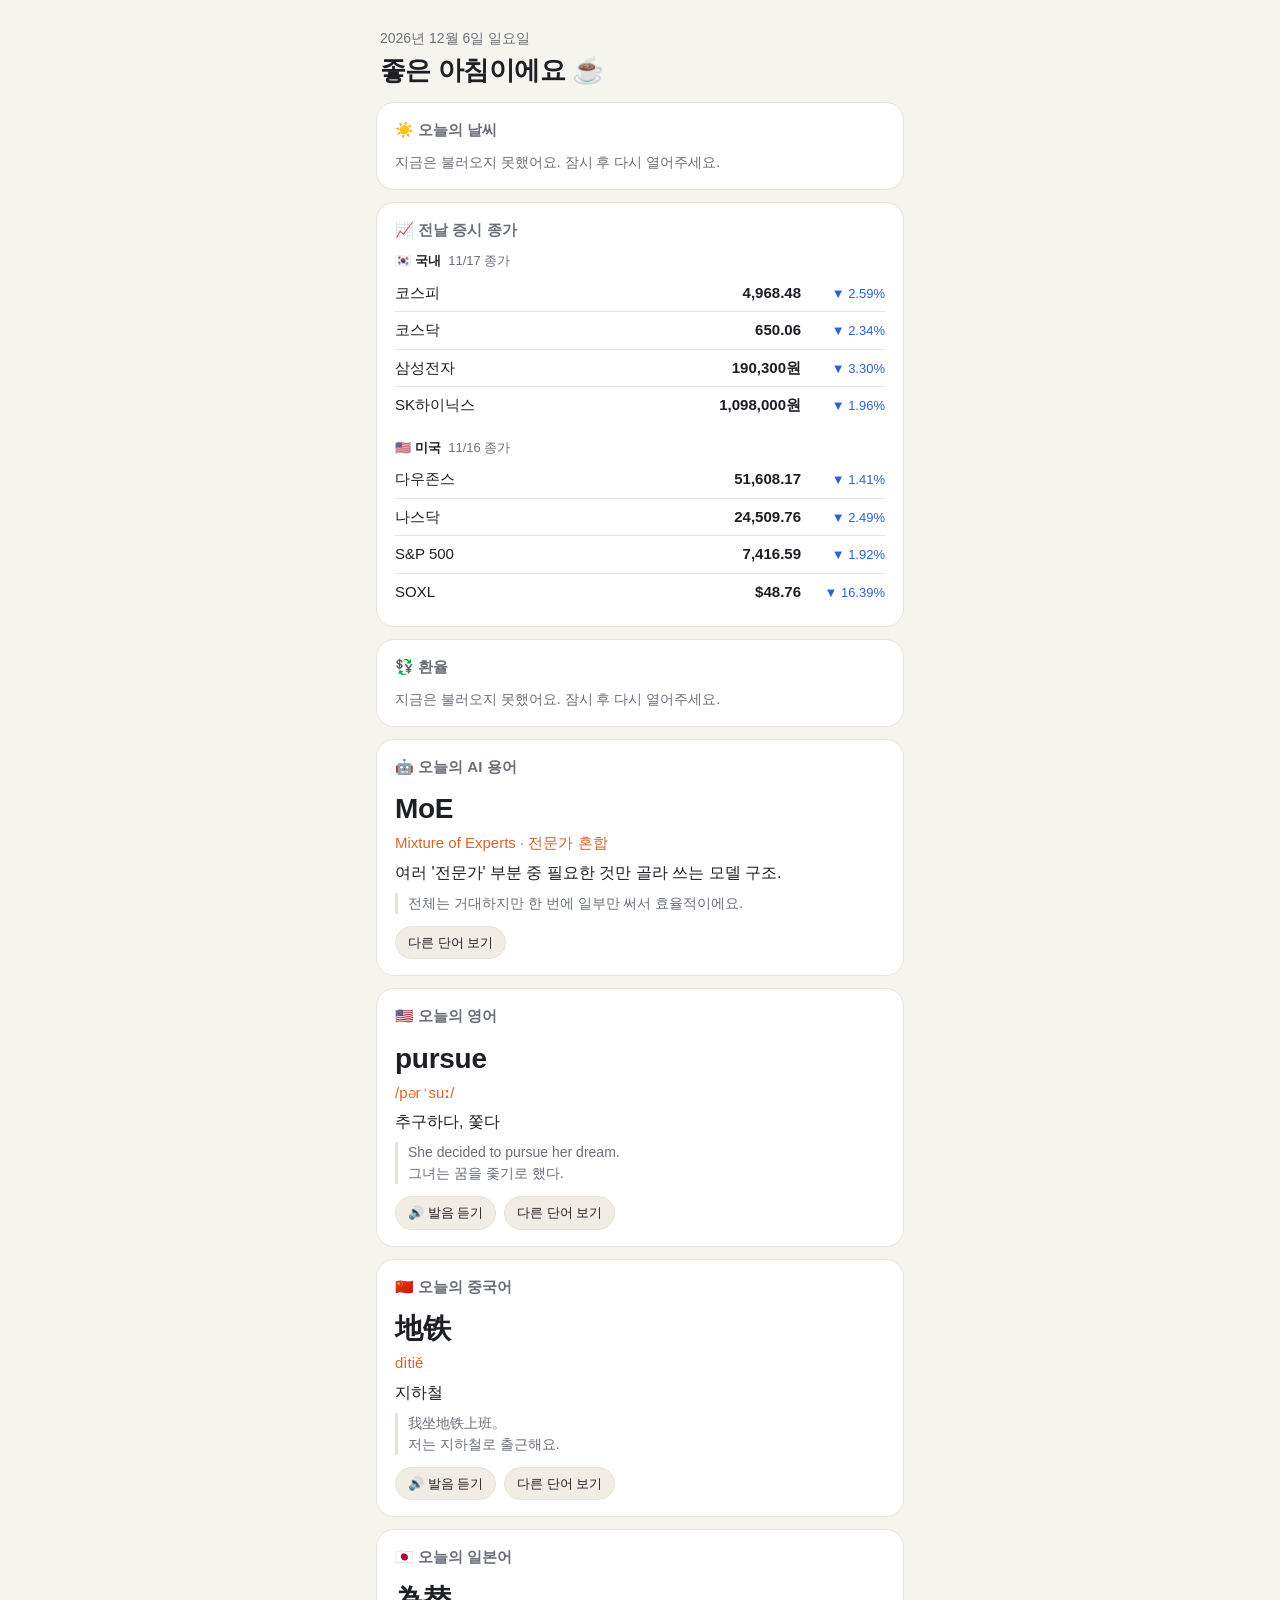
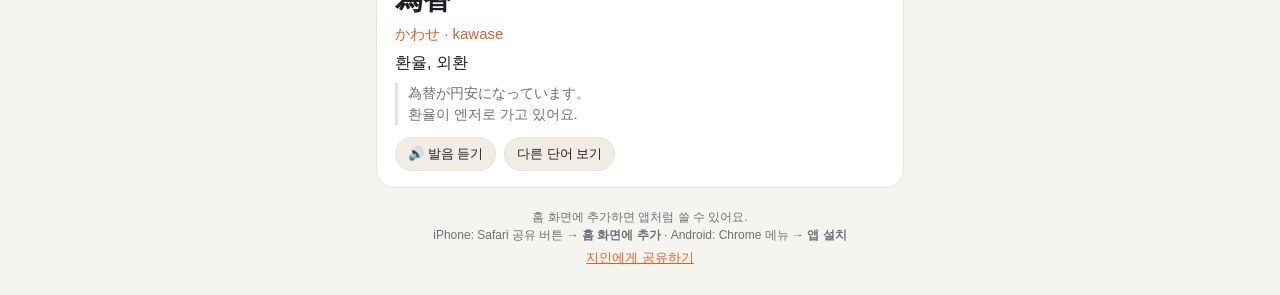
==== index.html @ 8d606087 "모닝 브리핑 웹앱 첫 버전 날씨·전날 증시 종가·환율·오늘의 단어(AI/영어/중국어/일본어)를 보여주는 PWA.  Co-Authored-By: Claude Opus 5.5 <nor" ====
<!doctype html>
<html lang="ko">
<head>
  <meta charset="utf-8">
  <meta name="viewport" content="width=device-width, initial-scale=1, viewport-fit=cover">
  <title>모닝 브리핑</title>
  <meta name="description" content="오늘의 날씨, 전날 증시 종가, 환율, 그리고 오늘의 단어">
  <meta name="theme-color" content="#f6f4ef" media="(prefers-color-scheme: light)">
  <meta name="theme-color" content="#16181d" media="(prefers-color-scheme: dark)">
  <link rel="manifest" href="manifest.json">
  <link rel="icon" href="icons/icon-192.png">
  <link rel="apple-touch-icon" href="icons/icon-192.png">
  <meta name="apple-mobile-web-app-capable" content="yes">
  <meta name="apple-mobile-web-app-title" content="모닝 브리핑">
  <link rel="stylesheet" href="style.css">
</head>
<body>
  <header class="top">
    <p class="date" id="today"></p>
    <h1 id="greeting">좋은 아침이에요</h1>
  </header>

  <main>
    <section class="card" id="weather">
      <h2>☀️ 오늘의 날씨</h2>
      <div class="body"><p class="muted">불러오는 중…</p></div>
    </section>

    <section class="card" id="market">
      <h2>📈 전날 증시 종가</h2>
      <div class="body"><p class="muted">불러오는 중…</p></div>
    </section>

    <section class="card" id="fx">
      <h2>💱 환율</h2>
      <div class="body"><p class="muted">불러오는 중…</p></div>
    </section>

    <section class="card word" id="w-ai" data-set="ai_terms">
      <h2>🤖 오늘의 AI 용어</h2>
      <div class="body"></div>
    </section>

    <section class="card word" id="w-en" data-set="en" data-lang="en-US">
      <h2>🇺🇸 오늘의 영어</h2>
      <div class="body"></div>
    </section>

    <section class="card word" id="w-zh" data-set="zh" data-lang="zh-CN">
      <h2>🇨🇳 오늘의 중국어</h2>
      <div class="body"></div>
    </section>

    <section class="card word" id="w-ja" data-set="ja" data-lang="ja-JP">
      <h2>🇯🇵 오늘의 일본어</h2>
      <div class="body"></div>
    </section>
  </main>

  <footer>
    <p id="install-hint" class="muted">
      홈 화면에 추가하면 앱처럼 쓸 수 있어요.<br>
      iPhone: Safari 공유 버튼 → <b>홈 화면에 추가</b> · Android: Chrome 메뉴 → <b>앱 설치</b>
    </p>
    <button id="share" class="link">지인에게 공유하기</button>
  </footer>

  <script src="app.js"></script>
</body>
</html>
---- style.css ----
:root {
  --bg: #f6f4ef;
  --card: #ffffff;
  --text: #1d1f24;
  --muted: #6b6f78;
  --line: #e7e3da;
  --accent: #d9622b;
  --up: #d23b3b;
  --down: #2a63d4;
  --chip: #f1ede4;
}
@media (prefers-color-scheme: dark) {
  :root {
    --bg: #16181d;
    --card: #20232a;
    --text: #eceef2;
    --muted: #9aa0ab;
    --line: #2f333c;
    --accent: #f08a50;
    --up: #ff6b6b;
    --down: #6c9bff;
    --chip: #2a2e36;
  }
}

* { box-sizing: border-box; }
html { -webkit-text-size-adjust: 100%; }
body {
  margin: 0;
  background: var(--bg);
  color: var(--text);
  font-family: -apple-system, BlinkMacSystemFont, "Apple SD Gothic Neo", "Pretendard", "Noto Sans KR", "Malgun Gothic", sans-serif;
  line-height: 1.5;
  padding: env(safe-area-inset-top) 16px calc(24px + env(safe-area-inset-bottom));
  max-width: 560px;
  margin-inline: auto;
}

.top { padding: 28px 4px 12px; }
.date { margin: 0; color: var(--muted); font-size: 14px; }
h1 { margin: 2px 0 0; font-size: 26px; letter-spacing: -0.02em; }

main { display: grid; gap: 12px; }

.card {
  background: var(--card);
  border: 1px solid var(--line);
  border-radius: 18px;
  padding: 16px 18px;
}
.card h2 { margin: 0 0 10px; font-size: 15px; color: var(--muted); font-weight: 600; }
.muted { color: var(--muted); margin: 0; font-size: 14px; }

/* weather */
.cities { display: grid; grid-template-columns: repeat(3, 1fr); gap: 8px; }
.city { background: var(--chip); border-radius: 14px; padding: 10px 8px; text-align: center; }
.city .name { font-size: 13px; color: var(--muted); }
.city .icon { font-size: 26px; line-height: 1.2; }
.city .temp { font-size: 22px; font-weight: 700; }
.city .range { font-size: 12px; color: var(--muted); }
.city .rain { font-size: 12px; }

/* market */
.mgroup { margin: 4px 0 4px; font-size: 13px; font-weight: 600; }
.mgroup + .mlist + .mgroup { margin-top: 14px; }
.mdate { color: var(--muted); font-weight: 400; margin-left: 4px; }
.mlist { list-style: none; margin: 0; padding: 0; }
.mlist li {
  display: grid; grid-template-columns: 1fr auto 76px; gap: 8px; align-items: baseline;
  padding: 7px 0; border-top: 1px solid var(--line);
}
.mlist li:first-child { border-top: 0; }
.mname { font-size: 15px; }
.mval { font-size: 15px; font-weight: 600; font-variant-numeric: tabular-nums; text-align: right; }
.mchg { font-size: 13px; text-align: right; font-variant-numeric: tabular-nums; color: var(--muted); }
.mchg.up { color: var(--up); }
.mchg.down { color: var(--down); }
.stamp { margin-top: 8px; font-size: 12px; color: var(--muted); }

/* fx */
.fx-grid { display: grid; grid-template-columns: repeat(2, 1fr); gap: 8px; }
.fx-item { background: var(--chip); border-radius: 14px; padding: 10px 12px; }
.fx-item .cur { font-size: 13px; color: var(--muted); }
.fx-item .val { font-size: 20px; font-weight: 700; font-variant-numeric: tabular-nums; }

/* words */
.term { font-size: 28px; font-weight: 700; letter-spacing: -0.01em; margin: 0; }
.reading { color: var(--accent); font-size: 15px; margin: 2px 0 6px; }
.meaning { font-size: 16px; margin: 0 0 8px; }
.example { font-size: 14px; color: var(--muted); border-left: 3px solid var(--line); padding-left: 10px; margin: 0; }
.example .ko { display: block; }
.actions { display: flex; gap: 8px; margin-top: 12px; }
button {
  font: inherit; font-size: 13px;
  border: 1px solid var(--line); background: var(--chip); color: var(--text);
  border-radius: 999px; padding: 6px 12px; cursor: pointer;
}
button:active { transform: scale(0.97); }
button.link { background: none; border: 0; color: var(--accent); text-decoration: underline; padding: 4px; }

footer { text-align: center; padding: 20px 8px 0; }
footer .muted { font-size: 12px; }
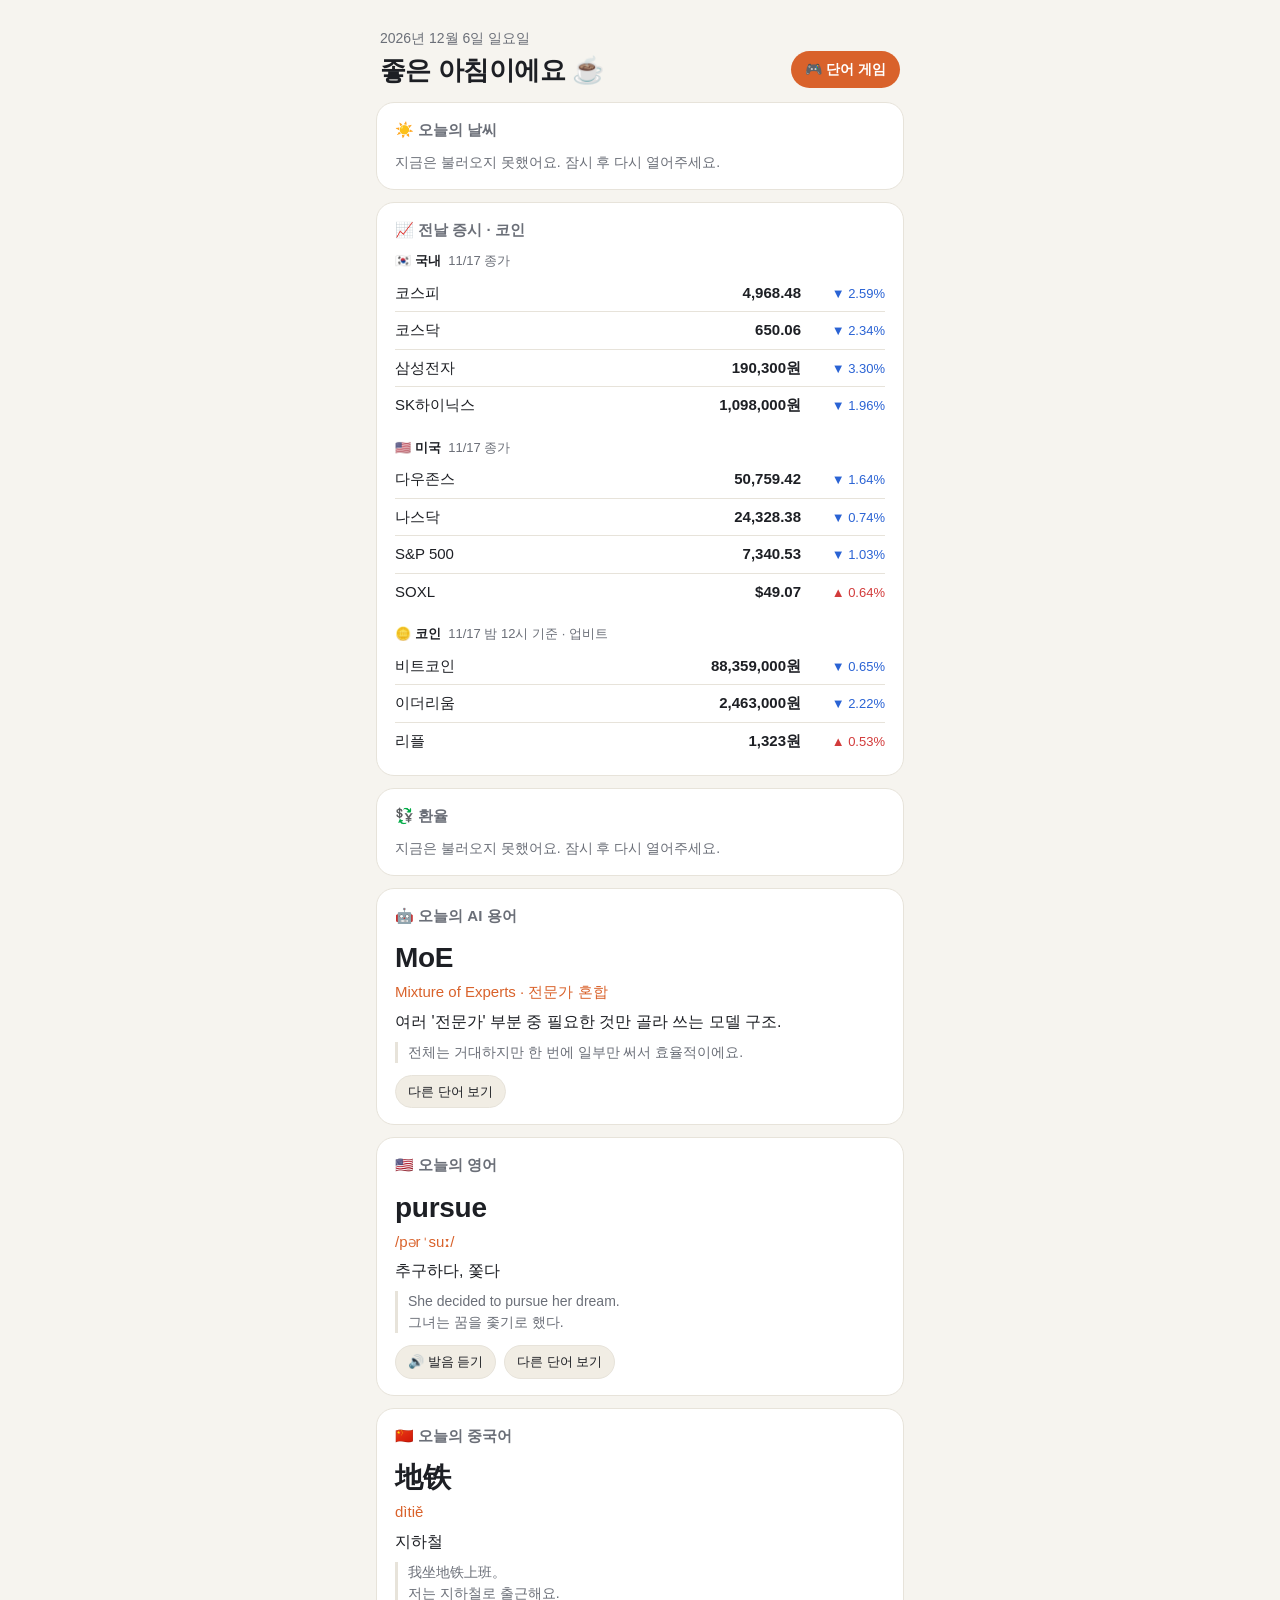
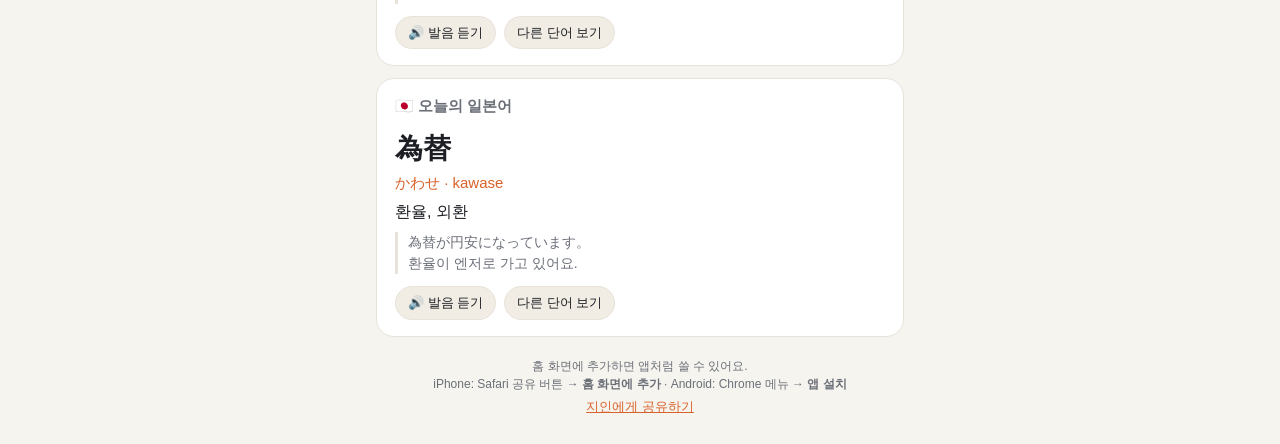
==== commit c7835410: "코인 시세(업비트 자정 기준)와 영어 단어 빈칸 게임 추가 Co-Authored-By: Claude Opus 5.5 <noreply@anthropic.com>" ====
--- a/index.html
+++ b/index.html
@@ -9,15 +9,24 @@
   <meta name="theme-color" content="#16181d" media="(prefers-color-scheme: dark)">
   <link rel="manifest" href="manifest.json">
   <link rel="icon" href="icons/icon-192.png">
-  <link rel="apple-touch-icon" href="icons/icon-192.png">
+  <link rel="apple-touch-icon" href="icons/icon-180.png">
   <meta name="apple-mobile-web-app-capable" content="yes">
   <meta name="apple-mobile-web-app-title" content="모닝 브리핑">
   <link rel="stylesheet" href="style.css">
 </head>
 <body>
+  <div id="inapp" class="inapp" hidden>
+    <p><b><span id="inapp-name">앱</span> 안에서 열려 있어요.</b><br>
+    발음 듣기·홈 화면 추가는 기본 브라우저에서 돼요.</p>
+    <button id="inapp-open">브라우저로 열기</button>
+  </div>
+
   <header class="top">
     <p class="date" id="today"></p>
-    <h1 id="greeting">좋은 아침이에요</h1>
+    <div class="top-row">
+      <h1 id="greeting">좋은 아침이에요</h1>
+      <a class="game-btn" href="game.html">🎮 단어 게임</a>
+    </div>
   </header>
 
   <main>
@@ -27,7 +36,7 @@
     </section>
 
     <section class="card" id="market">
-      <h2>📈 전날 증시 종가</h2>
+      <h2>📈 전날 증시 · 코인</h2>
       <div class="body"><p class="muted">불러오는 중…</p></div>
     </section>
 
--- a/style.css
+++ b/style.css
@@ -8,9 +8,17 @@
   --up: #d23b3b;
   --down: #2a63d4;
   --chip: #f1ede4;
+  --ok: #1f8a4c;
+  --ok-bg: #e3f4e9;
+  --no: #c93a3a;
+  --no-bg: #fbe6e4;
 }
 @media (prefers-color-scheme: dark) {
   :root {
+    --ok: #5fd08f;
+    --ok-bg: #1d3a2a;
+    --no: #ff7b72;
+    --no-bg: #44221f;
     --bg: #16181d;
     --card: #20232a;
     --text: #eceef2;
@@ -35,6 +43,15 @@
   max-width: 560px;
   margin-inline: auto;
 }
+
+.inapp {
+  display: flex; align-items: center; gap: 12px;
+  margin-top: 12px; padding: 12px 14px; border-radius: 14px;
+  background: var(--accent); color: #fff; font-size: 13px; line-height: 1.4;
+}
+.inapp[hidden] { display: none; }
+.inapp p { margin: 0; flex: 1; }
+.inapp button { background: #fff; color: var(--accent); border: 0; font-weight: 700; white-space: nowrap; }
 
 .top { padding: 28px 4px 12px; }
 .date { margin: 0; color: var(--muted); font-size: 14px; }
@@ -100,3 +117,45 @@
 
 footer { text-align: center; padding: 20px 8px 0; }
 footer .muted { font-size: 12px; }
+
+/* header game button */
+.top-row { display: flex; align-items: center; justify-content: space-between; gap: 12px; }
+.game-btn {
+  flex: none; text-decoration: none; font-size: 14px; font-weight: 700;
+  background: var(--accent); color: #fff; border-radius: 999px; padding: 8px 14px;
+}
+
+/* word game */
+.game-top h1 { margin-top: 6px; }
+.game-top .muted { margin-top: 4px; }
+.back { color: var(--accent); text-decoration: none; font-size: 14px; }
+.g-progress { display: flex; justify-content: space-between; font-size: 13px; color: var(--muted); }
+.g-bar { height: 6px; background: var(--chip); border-radius: 999px; margin: 6px 0 14px; overflow: hidden; }
+.g-bar i { display: block; height: 100%; background: var(--accent); transition: width .3s; }
+.g-label { margin: 0 0 4px; font-size: 12px; color: var(--muted); font-weight: 600; }
+.g-meaning { margin: 0 0 14px; font-size: 22px; font-weight: 700; line-height: 1.35; }
+.g-sentence { margin: 0 0 16px; font-size: 18px; line-height: 1.6; }
+.blank { display: inline-block; min-width: 4.5em; border-bottom: 2px solid var(--accent); color: transparent; line-height: 1.1; }
+.g-choices { display: grid; gap: 8px; }
+.g-choice {
+  width: 100%; text-align: left; font-size: 17px; padding: 12px 16px; border-radius: 14px;
+  background: var(--card); border: 1.5px solid var(--line);
+}
+.g-choice:disabled { cursor: default; opacity: .55; }
+.g-choice.correct { background: var(--ok-bg); border-color: var(--ok); color: var(--ok); font-weight: 700; opacity: 1; }
+.g-choice.wrong { background: var(--no-bg); border-color: var(--no); color: var(--no); opacity: 1; }
+.g-feedback { margin-top: 16px; padding-top: 14px; border-top: 1px solid var(--line); }
+.g-result { margin: 0 0 6px; font-size: 16px; font-weight: 700; }
+.g-result.ok { color: var(--ok); }
+.g-result.no { color: var(--no); }
+.g-full { margin: 0 0 4px; font-size: 16px; }
+.hl { color: var(--accent); }
+button.primary { background: var(--accent); border-color: var(--accent); color: #fff; font-weight: 700; }
+.btn-link { font-size: 13px; color: var(--text); border: 1px solid var(--line); border-radius: 999px; padding: 6px 12px; text-decoration: none; }
+.g-score { text-align: center; padding: 8px 0 16px; }
+.g-score p { margin: 2px 0; }
+.g-big { font-size: 44px; font-weight: 800; }
+.g-big span { font-size: 22px; color: var(--muted); font-weight: 600; }
+.g-wrong { list-style: none; padding: 0; margin: 0 0 8px; }
+.g-wrong li { padding: 8px 0; border-top: 1px solid var(--line); font-size: 14px; }
+.g-wrong li:first-child { border-top: 0; }
